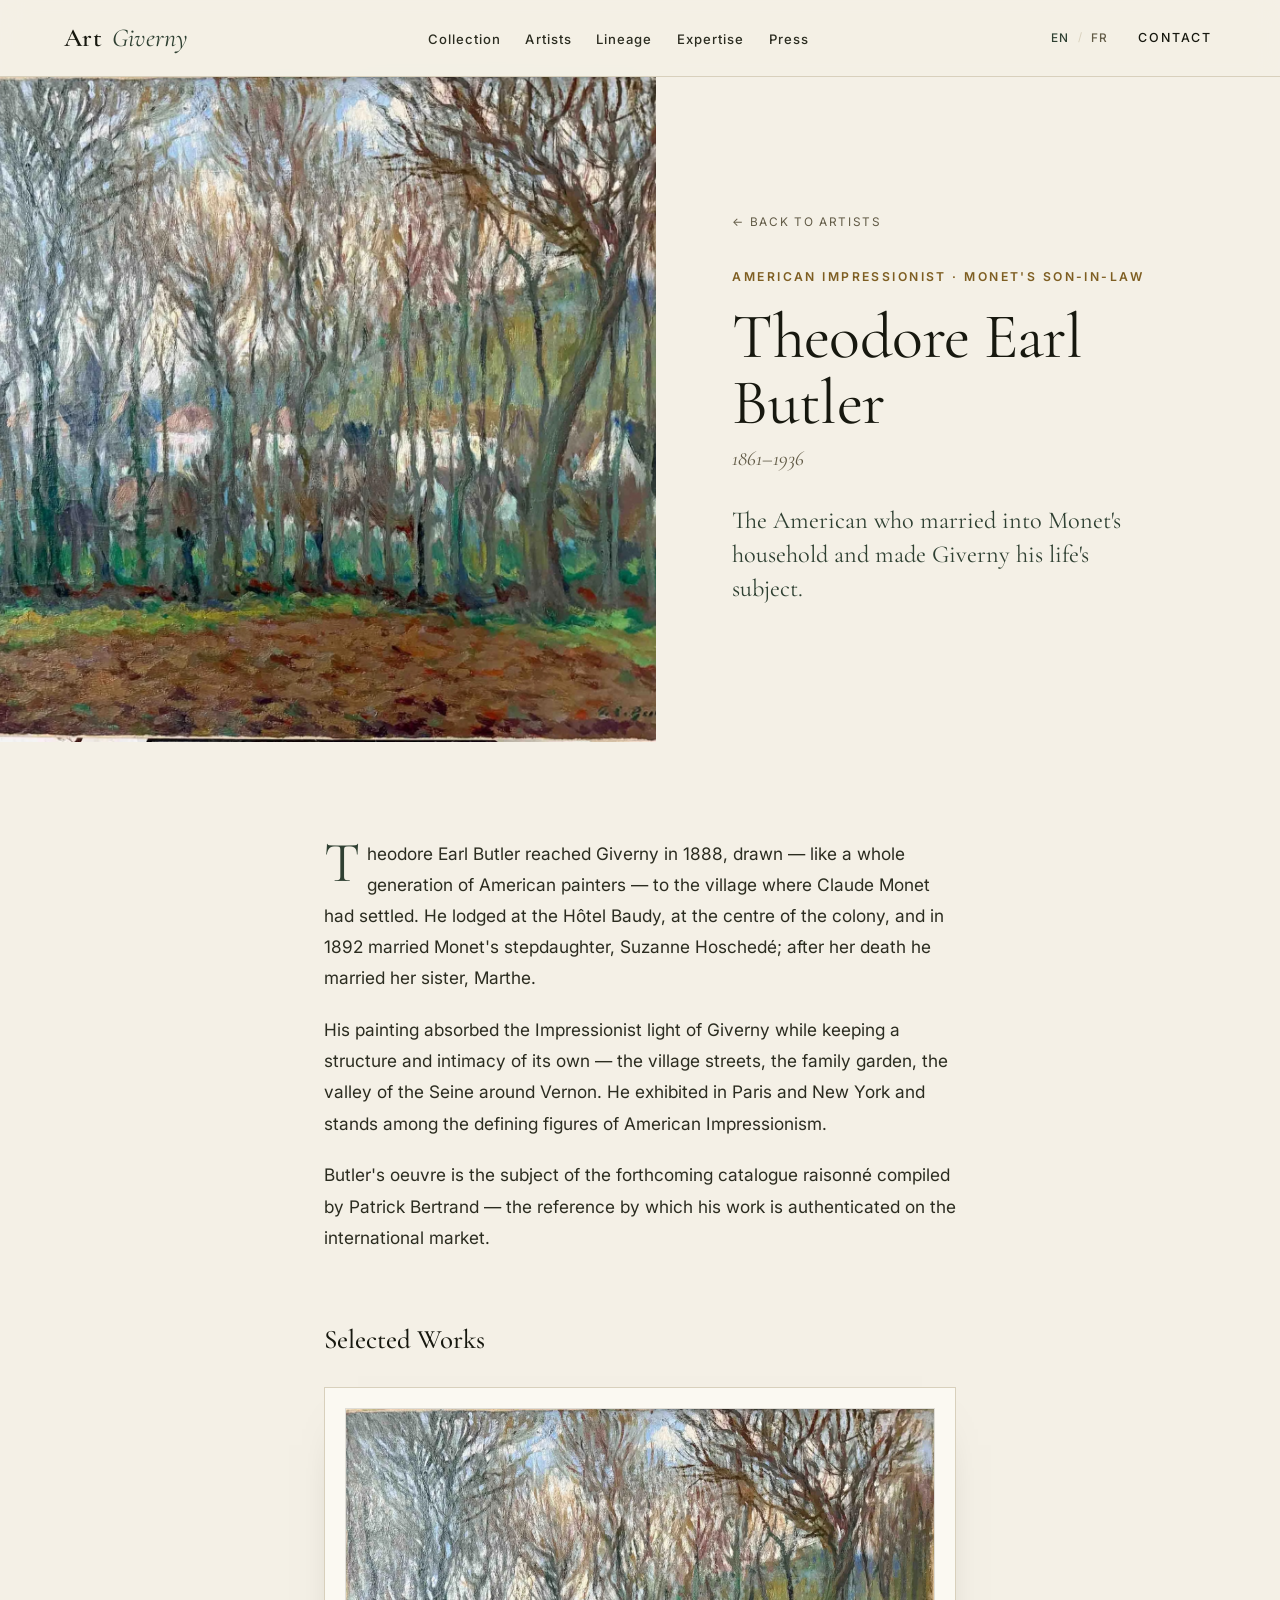
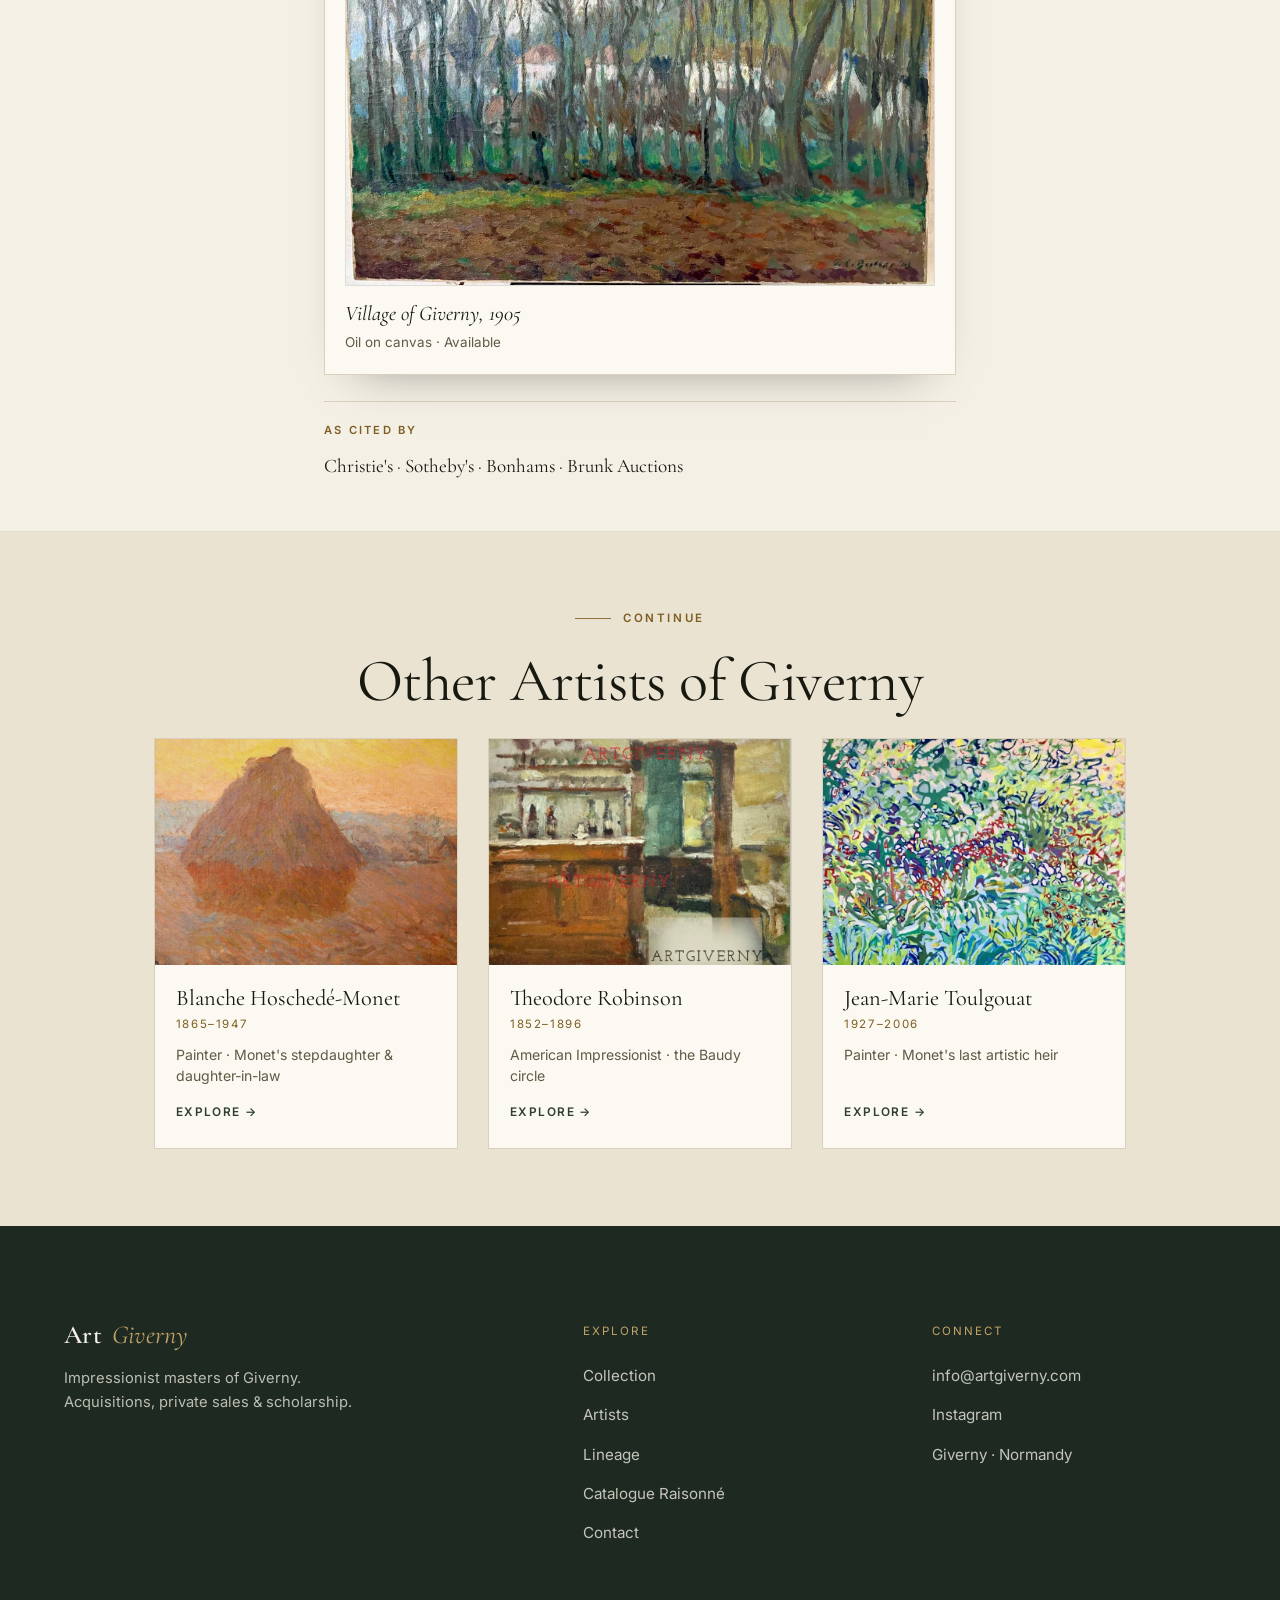
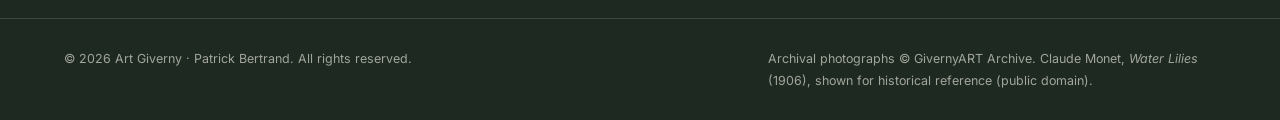
==== artist.html @ 826881af "Art Giverny — bilingual gallery website International gallery of the Impressionist painters of Giver" ====
<!DOCTYPE html>
<html lang="en">
<head>
  <meta charset="UTF-8" />
  <meta name="viewport" content="width=device-width, initial-scale=1.0" />
  <title>Artist — Art Giverny</title>
  <meta name="description" content="A painter of Giverny — biography and works, presented by Art Giverny, the gallery of Patrick Bertrand." />
  <meta name="theme-color" content="#2F4032" />
  <link rel="icon" type="image/svg+xml" href="assets/favicon.svg" />
  <link rel="manifest" href="site.webmanifest" />
  <link rel="preconnect" href="https://fonts.googleapis.com" />
  <link rel="preconnect" href="https://fonts.gstatic.com" crossorigin />
  <link href="https://fonts.googleapis.com/css2?family=Cormorant+Garamond:ital,wght@0,300;0,400;0,500;0,600;1,400;1,500;1,600&family=Inter:wght@300;400;500;600&display=swap" rel="stylesheet" />
  <link rel="stylesheet" href="assets/css/styles.css" />
</head>

<body>
  <a class="skip-link" href="#apMain" data-i18n="a11y.skip">Skip to the collection</a>

  <header class="site-header" id="siteHeader">
    <div class="header-inner">
      <a class="wordmark" href="index.html" aria-label="Art Giverny — home">
        <span class="wordmark-art">Art</span><span class="wordmark-sep"></span><span class="wordmark-giverny">Giverny</span>
      </a>
      <nav class="nav-primary" aria-label="Primary">
        <ul>
          <li><a href="index.html#collection" data-i18n="nav.collection">Collection</a></li>
          <li><a href="index.html#artists" data-i18n="nav.artists">Artists</a></li>
          <li><a href="index.html#lineage" data-i18n="nav.lineage">Lineage</a></li>
          <li><a href="index.html#expertise" data-i18n="nav.expertise">Expertise</a></li>
          <li><a href="index.html#press" data-i18n="nav.press">Press</a></li>
        </ul>
      </nav>
      <div class="header-right">
        <div class="lang-toggle" role="group" aria-label="Language / Langue">
          <button class="lang-btn is-active" data-lang="en" aria-pressed="true">EN</button>
          <span class="lang-sep" aria-hidden="true">/</span>
          <button class="lang-btn" data-lang="fr" aria-pressed="false">FR</button>
        </div>
        <a class="btn btn-ghost header-cta" href="index.html#contact" data-i18n="nav.contact">Contact</a>
      </div>
      <button class="menu-toggle" id="menuToggle" aria-label="Open menu" aria-expanded="false" aria-controls="mobileMenu">
        <span></span><span></span><span></span>
      </button>
    </div>
  </header>

  <div class="mobile-menu" id="mobileMenu" aria-hidden="true">
    <nav aria-label="Mobile">
      <ul>
        <li><a href="index.html#collection" data-i18n="nav.collection">Collection</a></li>
        <li><a href="index.html#artists" data-i18n="nav.artists">Artists</a></li>
        <li><a href="index.html#lineage" data-i18n="nav.lineage">Lineage</a></li>
        <li><a href="index.html#expertise" data-i18n="nav.expertise">Expertise</a></li>
        <li><a href="index.html#press" data-i18n="nav.press">Press</a></li>
        <li><a href="index.html#contact" data-i18n="nav.contact">Contact</a></li>
      </ul>
      <div class="lang-toggle lang-toggle--mobile" role="group" aria-label="Language / Langue">
        <button class="lang-btn is-active" data-lang="en" aria-pressed="true">English</button>
        <span class="lang-sep" aria-hidden="true">·</span>
        <button class="lang-btn" data-lang="fr" aria-pressed="false">Français</button>
      </div>
      <a class="btn btn-solid" href="index.html#contact" data-i18n="nav.inquire">Make an Inquiry</a>
    </nav>
  </div>

  <main class="ap" id="apMain" aria-live="polite"><!-- rendered by artist-page.js --></main>

  <footer class="site-footer">
    <div class="wrap footer-inner">
      <div class="footer-brand">
        <a class="wordmark wordmark--footer" href="index.html" aria-label="Art Giverny — home">
          <span class="wordmark-art">Art</span><span class="wordmark-sep"></span><span class="wordmark-giverny">Giverny</span>
        </a>
        <p class="footer-tag" data-i18n-html="footer.tag">Impressionist masters of Giverny.<br />Acquisitions, private sales &amp; scholarship.</p>
      </div>
      <nav class="footer-nav" aria-label="Footer">
        <p class="footer-nav-head" data-i18n="footer.explore">Explore</p>
        <ul>
          <li><a href="index.html#collection" data-i18n="nav.collection">Collection</a></li>
          <li><a href="index.html#artists" data-i18n="nav.artists">Artists</a></li>
          <li><a href="index.html#lineage" data-i18n="nav.lineage">Lineage</a></li>
          <li><a href="index.html#catalogue" data-i18n="nav.catalogue">Catalogue Raisonné</a></li>
          <li><a href="index.html#contact" data-i18n="nav.contact">Contact</a></li>
        </ul>
      </nav>
      <nav class="footer-nav" aria-label="Connect">
        <p class="footer-nav-head" data-i18n="footer.connect">Connect</p>
        <ul>
          <li><a href="mailto:info@artgiverny.com">info@artgiverny.com</a></li>
          <li><a href="https://www.instagram.com/artgiverny" target="_blank" rel="noopener">Instagram</a></li>
          <li><span data-i18n="footer.location">Giverny · Normandy</span></li>
        </ul>
      </nav>
    </div>
    <div class="wrap footer-base">
      <p>© <span id="year">2026</span> Art Giverny · Patrick Bertrand. <span data-i18n="footer.rights">All rights reserved.</span></p>
      <p class="footer-fine" data-i18n-html="footer.fine">Archival photographs © GivernyART Archive. Claude Monet, <em>Water Lilies</em> (1906), shown for historical reference (public domain).</p>
    </div>
  </footer>

  <a class="to-top" id="toTop" href="#top" aria-label="Back to top">↑</a>

  <script src="assets/js/i18n.js"></script>
  <script src="assets/js/artist-page.js"></script>
  <script src="assets/js/main.js"></script>
</body>
</html>
---- assets/css/styles.css ----
/* ============================================================
   ART GIVERNY — Fine-art gallery site
   Design system: "Gallery & Garden" — quiet-luxury Impressionist
   ============================================================ */

/* ---------- Tokens ---------- */
:root {
  --ink: #17180F;
  --ink-2: #2B2C20;
  --paper: #F4F0E6;
  --paper-card: #FBF9F2;
  --paper-2: #EAE3D2;
  --line: #D8D0BC;
  --line-soft: #E6DFCD;
  --muted: #615A46;
  --muted-2: #6E6750;
  --green: #2F4032;
  --green-deep: #1E2A21;
  --green-soft: #3C4F3F;
  --gilt: #A9854E;
  --gilt-2: #C2A368;
  --gilt-text: #7E5E22;

  --font-display: "Cormorant Garamond", Georgia, "Times New Roman", serif;
  --font-sans: "Inter", -apple-system, BlinkMacSystemFont, "Segoe UI", sans-serif;

  --wrap: 1280px;
  --pad-x: clamp(1.25rem, 5vw, 4.5rem);
  --section-y: clamp(5rem, 12vh, 10rem);

  --fs-eyebrow: 0.72rem;
  --fs-hero: clamp(2.8rem, 7vw, 6.1rem);
  --fs-h2: clamp(2.1rem, 4.7vw, 4rem);
  --fs-h3: clamp(1.3rem, 2.1vw, 1.7rem);
  --fs-lead: clamp(1.18rem, 1.9vw, 1.6rem);

  --ease: cubic-bezier(.2, .7, .2, 1);
  --header-h: 76px;
}

/* ---------- Reset ---------- */
*, *::before, *::after { box-sizing: border-box; }
* { margin: 0; }
html { -webkit-text-size-adjust: 100%; scroll-behavior: smooth; scroll-padding-top: var(--header-h); }
body {
  font-family: var(--font-sans);
  font-weight: 400;
  font-size: 1.02rem;
  line-height: 1.72;
  color: var(--ink);
  background: var(--paper);
  -webkit-font-smoothing: antialiased;
  text-rendering: optimizeLegibility;
  overflow-x: hidden;
}
img { max-width: 100%; display: block; }
a { color: inherit; text-decoration: none; }
button { font: inherit; color: inherit; cursor: pointer; background: none; border: none; }
ul, ol { list-style: none; padding: 0; }
::selection { background: var(--green); color: var(--paper); }

/* ---------- Helpers ---------- */
.wrap { max-width: var(--wrap); margin-inline: auto; padding-inline: var(--pad-x); width: 100%; }

.eyebrow {
  font-family: var(--font-sans);
  font-size: var(--fs-eyebrow);
  font-weight: 600;
  letter-spacing: 0.22em;
  text-transform: uppercase;
  color: var(--gilt-text);
  margin-bottom: 1.3rem;
  display: flex;
  align-items: center;
  gap: 0.8rem;
}
.eyebrow::before {
  content: "";
  width: 2.2rem;
  height: 1px;
  background: var(--gilt-text);
  opacity: 0.85;
}
.eyebrow-light { color: var(--gilt-2); }
.eyebrow-light::before { background: var(--gilt-2); opacity: 0.85; }

.section-title {
  font-family: var(--font-display);
  font-weight: 400;
  font-size: var(--fs-h2);
  line-height: 1.04;
  letter-spacing: -0.01em;
}
.section-head { max-width: 44ch; margin-bottom: clamp(2.5rem, 5vw, 4.5rem); }
.section-head--center { margin-inline: auto; text-align: center; }
.section-head--center .eyebrow { justify-content: center; }
.section-intro { margin-top: 1.4rem; color: var(--muted); font-size: 1.06rem; max-width: 52ch; }
.section-head--center .section-intro { margin-inline: auto; }

em { font-style: italic; }
strong { font-weight: 600; }

/* Grain overlay */
.grain {
  position: absolute; inset: 0; pointer-events: none; z-index: 2;
  opacity: 0.5; mix-blend-mode: overlay;
  background-image: url("data:image/svg+xml,%3Csvg xmlns='http://www.w3.org/2000/svg' width='160' height='160'%3E%3Cfilter id='n'%3E%3CfeTurbulence type='fractalNoise' baseFrequency='0.85' numOctaves='3' stitchTiles='stitch'/%3E%3C/filter%3E%3Crect width='100%25' height='100%25' filter='url(%23n)' opacity='0.42'/%3E%3C/svg%3E");
}

/* ---------- Buttons ---------- */
.btn {
  display: inline-flex; align-items: center; justify-content: center;
  font-family: var(--font-sans); font-size: 0.78rem; font-weight: 500;
  letter-spacing: 0.16em; text-transform: uppercase;
  padding: 1.05em 2.1em; border: 1px solid transparent; border-radius: 2px;
  transition: background .4s var(--ease), color .4s var(--ease), border-color .4s var(--ease), transform .4s var(--ease);
  cursor: pointer; white-space: nowrap;
}
.btn-solid { background: var(--green); color: var(--paper); }
.btn-solid:hover { background: var(--green-deep); transform: translateY(-2px); }
.btn-line { border-color: var(--green); color: var(--green); }
.btn-line:hover { background: var(--green); color: var(--paper); }
.btn-line-light { border-color: rgba(244,240,230,.55); color: var(--paper); }
.btn-line-light:hover { background: var(--paper); color: var(--ink); border-color: var(--paper); }
.btn-ghost { color: var(--ink); border-color: transparent; padding-inline: 0.2em; position: relative; }
.btn-ghost::after { content: ""; position: absolute; left: 0; bottom: .55em; width: 100%; height: 1px; background: currentColor; transform: scaleX(.0); transform-origin: left; transition: transform .4s var(--ease); }
.btn-ghost:hover::after { transform: scaleX(1); }
.btn-block { width: 100%; }

.link-underline { color: var(--green); font-weight: 500; border-bottom: 1px solid var(--gilt); padding-bottom: 1px; transition: color .3s; }
.link-underline:hover { color: var(--gilt); }

/* ---------- Skip link ---------- */
.skip-link {
  position: fixed; top: -100px; left: 1rem; z-index: 1000;
  background: var(--green); color: var(--paper); padding: .7rem 1.2rem; border-radius: 3px;
  transition: top .3s;
}
.skip-link:focus { top: 1rem; }

/* ---------- Header ---------- */
.site-header {
  position: fixed; top: 0; left: 0; right: 0; z-index: 100;
  transition: background .5s var(--ease), box-shadow .5s var(--ease), border-color .5s;
  border-bottom: 1px solid transparent;
}
.header-inner {
  max-width: 1480px; margin-inline: auto; padding: 0 var(--pad-x);
  height: var(--header-h);
  display: flex; align-items: center; justify-content: space-between; gap: 2rem;
}
.site-header.scrolled {
  background: rgba(244,240,230,.86);
  backdrop-filter: blur(14px) saturate(1.3);
  -webkit-backdrop-filter: blur(14px) saturate(1.3);
  border-bottom-color: var(--line);
}

/* Wordmark */
.wordmark {
  font-family: var(--font-display);
  display: inline-flex; align-items: baseline; gap: .1em;
  line-height: 1; color: var(--paper);
  transition: color .5s var(--ease);
}
.wordmark-art { font-size: 1.62rem; font-weight: 600; letter-spacing: .01em; }
.wordmark-giverny { font-size: 1.62rem; font-weight: 400; font-style: italic; letter-spacing: .01em; }
.wordmark-sep { width: .42rem; }
.site-header.scrolled .wordmark { color: var(--ink); }
.site-header.scrolled .wordmark-giverny { color: var(--green); }

/* Nav */
.nav-primary ul { display: flex; gap: clamp(0.95rem, 1.9vw, 2.1rem); }
.nav-primary a {
  font-size: 0.82rem; font-weight: 500; letter-spacing: 0.08em;
  color: var(--paper); position: relative; padding: .4rem 0;
  transition: color .4s var(--ease);
}
.nav-primary a::after {
  content: ""; position: absolute; left: 0; bottom: 0; width: 100%; height: 1px;
  background: var(--gilt-2); transform: scaleX(0); transform-origin: left;
  transition: transform .4s var(--ease);
}
.nav-primary a:hover::after, .nav-primary a.active::after { transform: scaleX(1); }
.site-header.scrolled .nav-primary a { color: var(--ink-2); }
.header-cta { color: var(--paper); }
.site-header.scrolled .header-cta { color: var(--ink); }

.menu-toggle { display: none; width: 30px; height: 22px; position: relative; }
.menu-toggle span {
  position: absolute; left: 0; height: 1.5px; width: 100%; background: var(--paper);
  transition: transform .4s var(--ease), opacity .3s, background .5s;
}
.menu-toggle span:nth-child(1) { top: 2px; }
.menu-toggle span:nth-child(2) { top: 10px; }
.menu-toggle span:nth-child(3) { top: 18px; }
.site-header.scrolled .menu-toggle span { background: var(--ink); }
body.menu-open .menu-toggle span { background: var(--paper); }
body.menu-open .menu-toggle span:nth-child(1) { transform: translateY(8px) rotate(45deg); }
body.menu-open .menu-toggle span:nth-child(2) { opacity: 0; }
body.menu-open .menu-toggle span:nth-child(3) { transform: translateY(-8px) rotate(-45deg); }

/* Mobile menu */
.mobile-menu {
  position: fixed; inset: 0; z-index: 90; background: var(--green-deep);
  display: flex; align-items: center; justify-content: center;
  opacity: 0; visibility: hidden; transition: opacity .5s var(--ease), visibility .5s;
}
.mobile-menu .grain { opacity: .25; }
body.menu-open .mobile-menu { opacity: 1; visibility: visible; }
.mobile-menu nav { text-align: center; }
.mobile-menu ul { display: flex; flex-direction: column; gap: 1.4rem; margin-bottom: 2.6rem; }
.mobile-menu a {
  font-family: var(--font-display); font-size: clamp(1.9rem, 8vw, 2.8rem);
  color: var(--paper); font-weight: 400; opacity: 0; transform: translateY(14px);
}
body.menu-open .mobile-menu a { opacity: 1; transform: none; transition: opacity .5s var(--ease), transform .5s var(--ease); }
body.menu-open .mobile-menu li:nth-child(1) a { transition-delay: .1s; }
body.menu-open .mobile-menu li:nth-child(2) a { transition-delay: .16s; }
body.menu-open .mobile-menu li:nth-child(3) a { transition-delay: .22s; }
body.menu-open .mobile-menu li:nth-child(4) a { transition-delay: .28s; }
body.menu-open .mobile-menu li:nth-child(5) a { transition-delay: .34s; }
body.menu-open .mobile-menu li:nth-child(6) a { transition-delay: .40s; }
.mobile-menu a:hover { color: var(--gilt-2); }

/* ---------- Hero ---------- */
.hero {
  position: relative; min-height: 100svh; min-height: 100vh;
  display: flex; align-items: flex-end;
  padding: var(--header-h) var(--pad-x) clamp(3rem, 7vh, 6rem);
  overflow: hidden; color: var(--paper);
}
.hero-media { position: absolute; inset: 0; z-index: 0; }
.hero-media img {
  width: 100%; height: 100%; object-fit: cover; object-position: center 42%;
  animation: kenburns 26s ease-out forwards;
}
@keyframes kenburns {
  from { transform: scale(1.08); }
  to { transform: scale(1.0); }
}
.hero-scrim {
  position: absolute; inset: 0; z-index: 1;
  background:
    linear-gradient(to top, rgba(20,23,15,.78) 0%, rgba(20,23,15,.30) 38%, rgba(20,23,15,.05) 62%, rgba(20,23,15,.18) 100%),
    linear-gradient(to right, rgba(20,23,15,.55) 0%, rgba(20,23,15,.10) 48%, rgba(20,23,15,0) 80%);
}
.hero-content { position: relative; z-index: 3; max-width: 60ch; }
.hero .eyebrow-light, .hero-lede { text-shadow: 0 1px 18px rgba(16,18,12,.55); }
.hero-title {
  font-family: var(--font-display); font-weight: 400; font-size: var(--fs-hero);
  line-height: 1.0; letter-spacing: -0.015em; margin: 0 0 1.6rem;
  text-shadow: 0 2px 30px rgba(0,0,0,.25);
}
.hero-title em { font-style: italic; color: var(--gilt-2); }
.hero-lede {
  font-size: var(--fs-lead); font-weight: 300; line-height: 1.55;
  color: rgba(244,240,230,.92); max-width: 46ch; margin-bottom: 2.4rem;
  font-family: var(--font-display);
}
.hero-actions { display: flex; gap: 1rem; flex-wrap: wrap; }

.hero-credit {
  position: absolute; right: var(--pad-x); bottom: clamp(3rem, 7vh, 6rem); z-index: 3;
  font-size: 0.74rem; letter-spacing: 0.08em; color: rgba(247,244,236,.96);
  text-align: right; display: flex; align-items: center; gap: .8rem;
  text-transform: uppercase; text-shadow: 0 1px 14px rgba(16,18,12,.78);
}
.hero-credit em { text-transform: none; font-size: .92rem; }
.hero-credit-rule { width: 2.4rem; height: 1px; background: rgba(244,240,230,.5); }

.scroll-cue { position: absolute; left: 50%; bottom: 1.6rem; z-index: 3; transform: translateX(-50%); }
.scroll-cue-line { display: block; width: 1px; height: 46px; background: rgba(244,240,230,.6); position: relative; overflow: hidden; }
.scroll-cue-line::after { content: ""; position: absolute; top: -50%; left: 0; width: 100%; height: 50%; background: var(--gilt-2); animation: scrolldown 2.2s var(--ease) infinite; }
@keyframes scrolldown { 0% { top: -50%; } 60%,100% { top: 100%; } }

/* ---------- Statement ---------- */
.statement { padding-block: var(--section-y); background: var(--paper); }
.statement .wrap { max-width: 1050px; text-align: center; }
.statement-lead {
  font-family: var(--font-display); font-weight: 300;
  font-size: clamp(1.7rem, 3.6vw, 3rem); line-height: 1.28; letter-spacing: -0.01em;
  color: var(--ink); margin-inline: auto; max-width: 24ch; max-width: 30ch;
}
.statement-lead em { color: var(--green); font-style: italic; }
.statement-meta {
  display: flex; justify-content: center; flex-wrap: wrap;
  gap: clamp(2rem, 6vw, 5.5rem); margin-top: clamp(3rem, 6vw, 5rem);
  padding-top: clamp(2.4rem, 5vw, 4rem); border-top: 1px solid var(--line);
}
.stat { display: flex; flex-direction: column; gap: .5rem; }
.stat-num { font-family: var(--font-display); font-size: clamp(2.6rem, 5vw, 3.8rem); font-weight: 500; color: var(--green); line-height: 1; }
.stat-mark { font-size: .42em; color: var(--gilt-text); margin-left: .15em; font-style: italic; }
.stat-label { font-size: .76rem; letter-spacing: .12em; text-transform: uppercase; color: var(--muted); }

/* ---------- Collection ---------- */
.collection { padding-block: var(--section-y); background: linear-gradient(180deg, var(--paper) 0%, var(--paper-2) 100%); }
.gallery-grid {
  display: grid; grid-template-columns: repeat(12, 1fr);
  gap: clamp(1.5rem, 3vw, 3rem); align-items: start;
}
.work { grid-column: span 6; cursor: pointer; }
.work--feature { grid-column: span 7; }
.work:nth-child(2) { grid-column: span 5; }
.work:nth-child(3) { grid-column: span 5; }
.work--wide { grid-column: span 7; }

.work-frame {
  position: relative; background: var(--paper-card);
  padding: clamp(0.85rem, 2vw, 1.7rem);
  border: 1px solid var(--line);
  box-shadow: 0 1px 2px rgba(20,23,15,.05), 0 26px 50px -34px rgba(20,23,15,.55);
  transition: transform .55s var(--ease), box-shadow .55s var(--ease);
}
.work-frame img { width: 100%; height: auto; border: 1px solid rgba(20,23,15,.14); }
.work-zoom {
  position: absolute; left: 50%; top: 50%; transform: translate(-50%, -42%);
  background: rgba(30,42,33,.92); color: var(--paper);
  font-size: .68rem; letter-spacing: .2em; text-transform: uppercase;
  padding: .85em 1.6em; border-radius: 2px;
  opacity: 0; transition: opacity .5s var(--ease), transform .5s var(--ease);
  pointer-events: none; backdrop-filter: blur(2px);
}
.work:hover .work-frame, .work:focus-visible .work-frame {
  transform: translateY(-8px);
  box-shadow: 0 2px 4px rgba(20,23,15,.06), 0 40px 70px -36px rgba(20,23,15,.7);
}
.work:hover .work-zoom, .work:focus-visible .work-zoom { opacity: 1; transform: translate(-50%, -50%); }
.work:focus { outline: none; }
.work:focus-visible { outline: 2px solid var(--gilt); outline-offset: 6px; }

.work-caption { display: flex; flex-direction: column; gap: .25rem; margin-top: 1.4rem; padding-left: .2rem; }
.work-artist { font-size: .74rem; letter-spacing: .16em; text-transform: uppercase; color: var(--muted); }
.work-title { font-family: var(--font-display); font-size: 1.5rem; line-height: 1.15; color: var(--ink); }
.work-meta { font-size: .82rem; color: var(--muted-2); letter-spacing: .02em; }

.collection-note { margin-top: clamp(2.5rem, 5vw, 4rem); text-align: center; color: var(--muted); font-size: 1.02rem; }

/* ---------- Lineage ---------- */
.lineage { background: var(--paper-2); padding-bottom: var(--section-y); }
.lineage-divider { position: relative; height: clamp(46vh, 60vh, 70vh); overflow: hidden; }
.lineage-divider img { width: 100%; height: 100%; object-fit: cover; object-position: center 60%; }
.lineage-divider-scrim { position: absolute; inset: 0; background: linear-gradient(180deg, rgba(30,42,33,.15) 0%, rgba(30,42,33,.05) 50%, rgba(234,227,210,.85) 100%); }
.divider-credit {
  position: absolute; bottom: 1.4rem; left: 50%; transform: translateX(-50%);
  font-size: .72rem; letter-spacing: .14em; text-transform: uppercase; color: var(--ink-2);
  background: rgba(251,249,242,.7); padding: .5em 1.2em; border-radius: 2px; backdrop-filter: blur(3px);
  white-space: nowrap;
}
.divider-credit em { text-transform: none; font-size: 1.02em; }
.lineage .section-head { padding-top: clamp(4rem, 8vw, 7rem); }

/* Timeline */
.timeline {
  max-width: 760px; margin-inline: auto; position: relative;
  padding-left: clamp(1.5rem, 4vw, 2.5rem);
}
.timeline::before { content: ""; position: absolute; left: 0; top: .6rem; bottom: .6rem; width: 1px; background: var(--line); }
.timeline-item { position: relative; padding-bottom: clamp(2.4rem, 4vw, 3.4rem); padding-left: clamp(1.6rem, 4vw, 3rem); }
.timeline-item:last-child { padding-bottom: 0; }
.timeline-item::before {
  content: ""; position: absolute; left: calc(-1 * clamp(1.5rem, 4vw, 2.5rem) - 4px); top: .55rem;
  width: 9px; height: 9px; border-radius: 50%; background: var(--paper-2);
  border: 1.5px solid var(--gilt);
}
.timeline-year { font-family: var(--font-display); font-size: 1.5rem; font-weight: 500; color: var(--green); display: block; margin-bottom: .35rem; letter-spacing: .01em; }
.timeline-body h3 { font-family: var(--font-display); font-size: var(--fs-h3); font-weight: 500; margin-bottom: .5rem; line-height: 1.2; }
.timeline-body p { color: var(--muted); max-width: 54ch; }

/* Archive pair */
.archive-pair {
  display: grid; grid-template-columns: 1fr 1fr; gap: clamp(1.5rem, 3vw, 2.6rem);
  max-width: 980px; margin: clamp(3.5rem, 7vw, 6rem) auto 0;
}
.archive figure, figure.archive { margin: 0; }
.archive img { width: 100%; height: auto; filter: grayscale(.1) sepia(.08); border: 1px solid var(--line); box-shadow: 0 24px 44px -32px rgba(20,23,15,.6); }
.archive figcaption { margin-top: 1rem; font-size: .86rem; color: var(--muted); line-height: 1.5; font-style: italic; }
.archive-cred { font-style: normal; font-size: .74rem; letter-spacing: .1em; text-transform: uppercase; color: var(--muted-2); }

/* ---------- Expertise ---------- */
.expertise { padding-block: var(--section-y); background: var(--paper); }
.expertise-grid { display: grid; grid-template-columns: 1fr 1fr; gap: clamp(2.5rem, 6vw, 6rem); align-items: center; }
.expertise-media { position: relative; }
.expertise-media img { width: 100%; height: auto; border: 1px solid var(--line); box-shadow: 0 30px 60px -36px rgba(20,23,15,.6); }
.expertise-media-cap { margin-top: 1rem; font-size: .82rem; color: var(--muted); font-style: italic; letter-spacing: .01em; }
.expertise-text .section-title { margin-bottom: 1.6rem; }
.expertise-text p { color: var(--ink-2); margin-bottom: 1.2rem; max-width: 50ch; }

.pull-quote { margin: 2.2rem 0; padding-left: 1.6rem; border-left: 2px solid var(--gilt); }
.pull-quote p { font-family: var(--font-display); font-style: italic; font-size: clamp(1.4rem, 2.4vw, 1.9rem); line-height: 1.35; color: var(--green); margin-bottom: .7rem; }
.pull-quote cite { font-style: normal; font-size: .76rem; letter-spacing: .14em; text-transform: uppercase; color: var(--muted); }

.services { margin-top: 2.4rem; border-top: 1px solid var(--line); }
.services li {
  display: flex; align-items: baseline; gap: 1.1rem;
  padding: 1.05rem 0; border-bottom: 1px solid var(--line);
  font-size: 1.04rem; color: var(--ink); transition: padding-left .4s var(--ease), color .4s;
}
.services li span { font-family: var(--font-display); font-size: 1.05rem; color: var(--gilt-text); font-style: italic; min-width: 1.5rem; }
.services li em { color: var(--muted); font-size: .92rem; }
.services li:hover { padding-left: .6rem; color: var(--green); }

/* ---------- Catalogue Raisonné ---------- */
.catalogue { padding-block: var(--section-y); background: var(--paper-2); border-top: 1px solid var(--line-soft); }
.catalogue-feature {
  display: grid; grid-template-columns: 0.82fr 1fr; gap: clamp(2rem, 5vw, 4.5rem);
  align-items: center; max-width: 1060px; margin: 0 auto;
}
.catalogue-media { margin: 0; }
.catalogue-media .work-frame { box-shadow: 0 1px 2px rgba(20,23,15,.05), 0 30px 60px -38px rgba(20,23,15,.6); }
.catalogue-media .work-frame img { width: 100%; height: auto; border: 1px solid rgba(20,23,15,.14); }
.catalogue-media figcaption { margin-top: 1rem; font-size: .76rem; letter-spacing: .14em; text-transform: uppercase; color: var(--muted); }
.catalogue-media figcaption em { text-transform: none; font-size: 1.08em; }

.authority-quote { margin: 0 0 1.6rem; }
.authority-quote p {
  font-family: var(--font-display); font-style: italic;
  font-size: clamp(1.5rem, 2.7vw, 2.15rem); line-height: 1.3; color: var(--green);
  padding-left: 1.4rem; border-left: 2px solid var(--gilt);
}
.catalogue-claim > p.catalogue-note { color: var(--ink-2); margin-bottom: 2rem; max-width: 46ch; }
.cited-by { border-top: 1px solid var(--line); padding-top: 1.5rem; }
.cited-label { display: block; font-size: .7rem; font-weight: 600; letter-spacing: .2em; text-transform: uppercase; color: var(--gilt-text); margin-bottom: .8rem; }
.cited-by ul { display: flex; flex-wrap: wrap; gap: .6rem 2.2rem; align-items: baseline; }
.cited-by li { font-family: var(--font-display); font-size: 1.4rem; color: var(--ink); letter-spacing: .01em; position: relative; }
.cited-by li:not(:last-child)::after { content: "·"; position: absolute; right: -1.25rem; color: var(--gilt-text); }

.catalogue-works { max-width: 1060px; margin: clamp(3.5rem, 7vw, 5.5rem) auto 0; }
.catalogue-works-title { font-family: var(--font-display); font-size: var(--fs-h3); font-weight: 500; margin-bottom: 1.6rem; text-align: center; }
.cat-list { columns: 2; column-gap: clamp(2rem, 5vw, 4rem); border-top: 1px solid var(--line); }
.cat-list li {
  break-inside: avoid; display: flex; justify-content: space-between; align-items: baseline; gap: 1rem;
  padding: .95rem 0; border-bottom: 1px solid var(--line);
  transition: padding-left .35s var(--ease), color .35s var(--ease);
}
.cat-list li:hover { padding-left: .55rem; }
.cat-list li:hover .cat-title { color: var(--green); }
.cat-title { font-family: var(--font-display); font-size: 1.22rem; font-style: italic; color: var(--ink); line-height: 1.25; transition: color .35s var(--ease); }
.cat-year { font-size: .76rem; font-weight: 500; letter-spacing: .08em; color: var(--gilt-text); white-space: nowrap; }
.cat-disclaimer { margin-top: 2rem; font-size: .9rem; color: var(--muted); text-align: center; max-width: 64ch; margin-inline: auto; }

/* ---------- Giverny ---------- */
.giverny {
  position: relative; padding-block: clamp(6rem, 14vh, 11rem);
  background: var(--green-deep); color: var(--paper); overflow: hidden; text-align: center;
}
.giverny::before {
  content: ""; position: absolute; inset: 0;
  background: radial-gradient(120% 100% at 50% 0%, rgba(60,79,63,.7) 0%, rgba(30,42,33,0) 60%);
}
.giverny-inner { position: relative; z-index: 3; max-width: 760px; }
.giverny-title { font-family: var(--font-display); font-weight: 400; font-size: var(--fs-h2); line-height: 1.05; margin: .5rem 0 1.6rem; }
.giverny-lede { font-family: var(--font-display); font-weight: 300; font-size: var(--fs-lead); line-height: 1.55; color: rgba(244,240,230,.85); margin: 0 auto 2.4rem; max-width: 50ch; }

/* ---------- Contact ---------- */
.contact { padding-block: var(--section-y); background: var(--paper); }
.contact-grid { display: grid; grid-template-columns: 1fr 1fr; gap: clamp(2.5rem, 6vw, 6rem); align-items: start; }
.contact-intro .section-title { margin-bottom: 1.4rem; }
.contact-intro p { color: var(--muted); max-width: 42ch; }
.contact-details { margin-top: 2.6rem; border-top: 1px solid var(--line); }
.contact-details li { display: flex; flex-direction: column; gap: .2rem; padding: 1.1rem 0; border-bottom: 1px solid var(--line); }
.contact-label { font-size: .72rem; letter-spacing: .18em; text-transform: uppercase; color: var(--gilt-text); }
.contact-details a, .contact-details span { font-family: var(--font-display); font-size: 1.3rem; color: var(--ink); }
.contact-details a:hover { color: var(--green); }

.contact-form { background: var(--paper-card); padding: clamp(1.8rem, 4vw, 3rem); border: 1px solid var(--line); border-radius: 3px; box-shadow: 0 30px 60px -40px rgba(20,23,15,.5); }
.field { margin-bottom: 1.4rem; }
.field label { display: block; font-size: .72rem; letter-spacing: .16em; text-transform: uppercase; color: var(--muted); margin-bottom: .55rem; }
.field input, .field textarea, .field select {
  width: 100%; font-family: var(--font-sans); font-size: 1rem; color: var(--ink);
  background: var(--paper); border: 1px solid var(--line); border-radius: 2px;
  padding: .85rem 1rem; transition: border-color .3s, box-shadow .3s;
}
.field textarea { resize: vertical; min-height: 110px; }
.field input:focus, .field textarea:focus, .field select:focus {
  outline: none; border-color: var(--green); box-shadow: 0 0 0 3px rgba(47,64,50,.1);
}
.select-wrap { position: relative; }
.select-wrap::after { content: ""; position: absolute; right: 1.1rem; top: 50%; width: 7px; height: 7px; border-right: 1.5px solid var(--muted); border-bottom: 1.5px solid var(--muted); transform: translateY(-65%) rotate(45deg); pointer-events: none; }
.field select { appearance: none; -webkit-appearance: none; cursor: pointer; }
.form-note { margin-top: 1rem; font-size: .9rem; color: var(--green); min-height: 1.2em; }
.form-note.error { color: #9a3b2e; }

/* ---------- Footer ---------- */
.site-footer { background: var(--green-deep); color: rgba(244,240,230,.8); padding-top: clamp(4rem, 8vw, 6rem); }
.footer-inner { display: grid; grid-template-columns: 1.6fr 1fr 1fr; gap: clamp(2rem, 5vw, 4rem); padding-bottom: clamp(3rem, 6vw, 4.5rem); }
.wordmark--footer { color: var(--paper); margin-bottom: 1.2rem; }
.wordmark--footer .wordmark-giverny { color: var(--gilt-2); }
.footer-tag { font-size: .92rem; line-height: 1.6; color: rgba(244,240,230,.74); max-width: 32ch; }
.footer-nav-head { font-size: .72rem; letter-spacing: .18em; text-transform: uppercase; color: var(--gilt-2); margin-bottom: 1.2rem; }
.footer-nav ul { display: flex; flex-direction: column; gap: .7rem; }
.footer-nav a, .footer-nav span { font-size: .95rem; color: rgba(244,240,230,.78); transition: color .3s; }
.footer-nav a:hover { color: var(--paper); }
.footer-base {
  border-top: 1px solid rgba(244,240,230,.14); padding-block: 1.8rem;
  display: flex; justify-content: space-between; gap: 1rem; flex-wrap: wrap;
  font-size: .78rem; color: rgba(244,240,230,.62);
}
.footer-fine { max-width: 56ch; }

/* ---------- Lightbox ---------- */
.lightbox {
  position: fixed; inset: 0; z-index: 200; display: flex; align-items: center; justify-content: center;
  background: rgba(16,18,12,.94); padding: clamp(1rem, 4vw, 3rem);
  opacity: 0; visibility: hidden; transition: opacity .5s var(--ease), visibility .5s;
  backdrop-filter: blur(6px);
}
.lightbox.open { opacity: 1; visibility: visible; }
.lightbox-stage { max-width: 1180px; width: 100%; max-height: 90vh; }
.lightbox-figure { display: grid; grid-template-columns: 1.55fr 1fr; gap: clamp(1.5rem, 3vw, 3rem); align-items: center; margin: 0; }
.lightbox-img-wrap { background: var(--paper-card); padding: clamp(.8rem, 1.5vw, 1.4rem); border: 1px solid rgba(244,240,230,.2); box-shadow: 0 40px 90px -30px rgba(0,0,0,.7); }
.lightbox-img-wrap img { width: 100%; height: auto; max-height: 78vh; object-fit: contain; border: 1px solid rgba(20,23,15,.15); }
.lightbox-info { color: var(--paper); transform: translateY(12px); opacity: 0; transition: opacity .6s var(--ease) .15s, transform .6s var(--ease) .15s; }
.lightbox.open .lightbox-info { opacity: 1; transform: none; }
.lb-artist { font-size: .76rem; letter-spacing: .18em; text-transform: uppercase; color: var(--gilt-2); margin-bottom: 1rem; }
.lb-title { font-family: var(--font-display); font-style: italic; font-weight: 400; font-size: clamp(1.9rem, 3vw, 2.8rem); line-height: 1.1; margin-bottom: .9rem; }
.lb-meta { font-size: .95rem; color: rgba(244,240,230,.7); letter-spacing: .04em; margin-bottom: 1.4rem; padding-bottom: 1.4rem; border-bottom: 1px solid rgba(244,240,230,.18); }
.lb-detail { font-size: 1rem; line-height: 1.7; color: rgba(244,240,230,.85); margin-bottom: 1.4rem; max-width: 42ch; }
.lb-status { font-size: .78rem; letter-spacing: .14em; text-transform: uppercase; color: var(--gilt-2); margin-bottom: 1.8rem; }
.lb-inquire { border-color: rgba(244,240,230,.5); color: var(--paper); }
.lb-inquire:hover { background: var(--paper); color: var(--ink); border-color: var(--paper); }

.lightbox-close { position: absolute; top: 1.4rem; right: 1.8rem; font-size: 2.4rem; color: rgba(244,240,230,.7); line-height: 1; width: 48px; height: 48px; transition: color .3s, transform .3s; }
.lightbox-close:hover { color: var(--paper); transform: rotate(90deg); }
.lightbox-nav { position: absolute; top: 50%; transform: translateY(-50%); font-size: 3rem; color: rgba(244,240,230,.55); width: 60px; height: 80px; transition: color .3s; }
.lightbox-nav:hover { color: var(--paper); }
.lightbox-prev { left: clamp(.5rem, 2vw, 2rem); }
.lightbox-next { right: clamp(.5rem, 2vw, 2rem); }

/* ---------- Scroll progress ---------- */
.scroll-progress { position: fixed; top: 0; left: 0; height: 2px; width: 0%; background: linear-gradient(90deg, var(--gilt), var(--gilt-2)); z-index: 101; transition: width .1s linear; }

/* ---------- Reveal animations ---------- */
.js .reveal { opacity: 0; transform: translateY(28px); transition: opacity 1s var(--ease), transform 1s var(--ease); }
.js .reveal.is-visible { opacity: 1; transform: none; }
.js .reveal-media { opacity: 0; transform: scale(1.04); transition: opacity 1.2s var(--ease), transform 1.4s var(--ease); }
.js .reveal-media.is-visible { opacity: 1; transform: none; }
/* stagger children with .reveal inside hero/section heads via data-delay handled in JS */

/* ---------- Responsive ---------- */
@media (max-width: 1080px) {
  .work, .work--feature, .work--wide, .work:nth-child(2), .work:nth-child(3) { grid-column: span 6; }
}
@media (max-width: 880px) {
  :root { --header-h: 66px; }
  .nav-primary, .header-right { display: none; }
  .menu-toggle { display: block; }
  .expertise-grid, .contact-grid, .catalogue-feature { grid-template-columns: 1fr; }
  .expertise-media { order: 2; }
  .catalogue-media { max-width: 440px; margin-inline: auto; }
  .cat-list { columns: 1; }
  .lightbox-figure { grid-template-columns: 1fr; overflow-y: auto; max-height: 86vh; }
  .lightbox-img-wrap img { max-height: 50vh; }
  .lightbox-nav { display: none; }
  .footer-inner { grid-template-columns: 1fr 1fr; }
  .footer-brand { grid-column: 1 / -1; }
  .hero-credit { display: none; }
}
@media (max-width: 620px) {
  .gallery-grid { grid-template-columns: 1fr; }
  .work, .work--feature, .work--wide, .work:nth-child(2), .work:nth-child(3) { grid-column: 1 / -1; }
  .archive-pair { grid-template-columns: 1fr; }
  .statement-meta { gap: 2rem 3rem; }
  .footer-inner { grid-template-columns: 1fr; }
  .footer-base { flex-direction: column; }
}

/* ---------- Reduced motion ---------- */
@media (prefers-reduced-motion: reduce) {
  html { scroll-behavior: auto; }
  *, *::before, *::after { animation-duration: .001ms !important; animation-iteration-count: 1 !important; transition-duration: .001ms !important; }
  .hero-media img { animation: none; }
  .js .reveal, .js .reveal-media { opacity: 1; transform: none; }
}

/* ============================================================
   ADDITIONS — language toggle, artists, press, back-to-top, artist page
   ============================================================ */

/* ---------- Header right cluster + language toggle ---------- */
.header-right { display: flex; align-items: center; gap: clamp(.9rem, 1.8vw, 1.6rem); }
.lang-toggle { display: flex; align-items: center; gap: .4rem; }
.lang-btn {
  font-family: var(--font-sans); font-size: .74rem; font-weight: 500; letter-spacing: .1em;
  color: rgba(244,240,230,.72); padding: .2rem .15rem; transition: color .3s var(--ease);
}
.lang-btn.is-active { color: var(--paper); }
.lang-sep { color: rgba(244,240,230,.4); font-size: .72rem; }
.lang-btn:hover { color: var(--gilt-2); }
.site-header.scrolled .lang-btn { color: var(--muted); }
.site-header.scrolled .lang-btn.is-active { color: var(--green); }
.site-header.scrolled .lang-btn:hover { color: var(--gilt-text); }
.site-header.scrolled .lang-sep { color: var(--line); }
.lang-toggle--mobile { justify-content: center; gap: 1rem; margin-bottom: 1.8rem; }
.lang-toggle--mobile .lang-btn { font-size: 1rem; letter-spacing: .04em; color: rgba(244,240,230,.6); }
.lang-toggle--mobile .lang-btn.is-active { color: var(--paper); }
.lang-toggle--mobile .lang-sep { color: rgba(244,240,230,.4); }

/* ---------- Artists index ---------- */
.artists { padding-block: var(--section-y); background: var(--paper); }
.artist-grid { display: grid; grid-template-columns: repeat(4, 1fr); gap: clamp(1.2rem, 2.4vw, 2rem); }
.artist-card {
  display: flex; flex-direction: column; background: var(--paper-card); border: 1px solid var(--line);
  text-decoration: none; transition: transform .5s var(--ease), box-shadow .5s var(--ease);
}
.artist-card-media { aspect-ratio: 4 / 3; overflow: hidden; }
.artist-card-media img { width: 100%; height: 100%; object-fit: cover; transition: transform .9s var(--ease); }
.artist-card:hover { transform: translateY(-7px); box-shadow: 0 30px 55px -32px rgba(20,23,15,.55); }
.artist-card:hover .artist-card-media img { transform: scale(1.06); }
.artist-card:focus-visible { outline: 2px solid var(--gilt); outline-offset: 4px; }
.artist-card-body { padding: 1.3rem 1.3rem 1.6rem; display: flex; flex-direction: column; flex: 1; }
.artist-card-name { font-family: var(--font-display); font-size: 1.4rem; line-height: 1.08; color: var(--ink); }
.artist-card-dates { font-size: .72rem; letter-spacing: .14em; color: var(--gilt-text); margin-top: .3rem; }
.artist-card-role { font-size: .88rem; color: var(--muted); margin-top: .6rem; flex: 1; line-height: 1.5; }
.artist-card-link { font-size: .74rem; letter-spacing: .12em; text-transform: uppercase; color: var(--green); font-weight: 600; margin-top: 1rem; }

/* ---------- Press & Fairs ---------- */
.press { padding-block: var(--section-y); background: linear-gradient(180deg, var(--paper-2) 0%, var(--paper) 100%); }
.press-cols { display: grid; grid-template-columns: 1fr 1fr; gap: clamp(2rem, 5vw, 5rem); max-width: 980px; margin: 0 auto; }
.press-block-title { font-family: var(--font-display); font-size: var(--fs-h3); font-weight: 500; margin-bottom: 1.2rem; }
.press-list { border-top: 1px solid var(--line); }
.press-list li { display: flex; justify-content: space-between; align-items: baseline; gap: 1.2rem; padding: 1.05rem 0; border-bottom: 1px solid var(--line); }
.press-name { font-family: var(--font-display); font-style: italic; font-size: 1.18rem; color: var(--ink); line-height: 1.2; }
.press-place { font-size: .78rem; letter-spacing: .03em; color: var(--muted); text-align: right; white-space: normal; }
.press-quote { max-width: 760px; margin: clamp(3rem, 6vw, 5rem) auto 0; text-align: center; }
.press-quote p { font-family: var(--font-display); font-style: italic; font-size: clamp(1.4rem, 2.6vw, 2rem); line-height: 1.36; color: var(--green); }
.press-quote cite { display: block; margin-top: 1.1rem; font-style: normal; font-size: .72rem; letter-spacing: .16em; text-transform: uppercase; color: var(--muted); }

/* ---------- Back to top ---------- */
.to-top {
  position: fixed; right: clamp(1rem, 3vw, 2rem); bottom: clamp(1rem, 3vw, 2rem); z-index: 80;
  width: 46px; height: 46px; border-radius: 50%; background: var(--green); color: var(--paper);
  display: flex; align-items: center; justify-content: center; font-size: 1.15rem; text-decoration: none;
  box-shadow: 0 14px 32px -12px rgba(20,23,15,.55);
  opacity: 0; visibility: hidden; transform: translateY(12px);
  transition: opacity .4s var(--ease), transform .4s var(--ease), visibility .4s, background .3s;
}
.to-top.show { opacity: 1; visibility: visible; transform: none; }
.to-top:hover { background: var(--green-deep); }

/* ---------- Artist page ---------- */
.ap { padding-top: var(--header-h); }
.ap-hero { display: grid; grid-template-columns: 1.05fr 1fr; min-height: 74vh; }
.ap-hero-media { position: relative; overflow: hidden; background: var(--paper-2); }
.ap-hero-media img { width: 100%; height: 100%; object-fit: cover; }
.ap-hero-text { display: flex; flex-direction: column; justify-content: center; padding: clamp(2.5rem, 6vw, 6rem); background: var(--paper); }
.ap-back { font-size: .74rem; letter-spacing: .14em; text-transform: uppercase; color: var(--muted); margin-bottom: 2.2rem; display: inline-flex; gap: .5rem; align-items: center; transition: color .3s, gap .3s; }
.ap-back:hover { color: var(--green); gap: .8rem; }
.ap-role { font-size: .76rem; font-weight: 600; letter-spacing: .2em; text-transform: uppercase; color: var(--gilt-text); margin-bottom: 1rem; }
.ap-name { font-family: var(--font-display); font-weight: 400; font-size: clamp(2.4rem, 5vw, 4rem); line-height: 1.02; letter-spacing: -.01em; }
.ap-dates { font-family: var(--font-display); font-style: italic; font-size: 1.3rem; color: var(--muted); margin-top: .4rem; }
.ap-tagline { font-family: var(--font-display); font-size: clamp(1.2rem, 1.9vw, 1.55rem); line-height: 1.4; color: var(--green); margin-top: 1.7rem; max-width: 34ch; }
.ap-body { max-width: 760px; margin: 0 auto; padding: clamp(3.5rem, 8vw, 6rem) var(--pad-x) clamp(2rem, 4vw, 3rem); }
.ap-section + .ap-section { margin-top: clamp(2.6rem, 5vw, 4rem); }
.ap-bio p { font-size: 1.08rem; line-height: 1.8; color: var(--ink-2); margin-bottom: 1.3rem; }
.ap-bio p:last-child { margin-bottom: 0; }
.ap-bio p.lead-cap::first-letter { font-family: var(--font-display); font-size: 3.3em; line-height: .82; float: left; padding: .04em .12em 0 0; color: var(--green); }
.ap-h { font-family: var(--font-display); font-size: var(--fs-h3); font-weight: 500; margin-bottom: 1.5rem; }
.ap-works { display: grid; gap: clamp(1.5rem, 3vw, 2.4rem); grid-template-columns: 1fr; }
.ap-works.two { grid-template-columns: 1fr 1fr; }
.ap-work { margin: 0; background: var(--paper-card); border: 1px solid var(--line); padding: clamp(.8rem, 1.6vw, 1.3rem); box-shadow: 0 24px 46px -34px rgba(20,23,15,.5); }
.ap-work img { width: 100%; height: auto; border: 1px solid rgba(20,23,15,.12); display: block; }
.ap-work figcaption { margin-top: 1rem; }
.ap-work .w-title { font-family: var(--font-display); font-style: italic; font-size: 1.3rem; color: var(--ink); line-height: 1.2; }
.ap-work .w-meta { font-size: .84rem; color: var(--muted); margin-top: .25rem; }
.ap-cited { margin-top: 1.6rem; border-top: 1px solid var(--line); padding-top: 1.2rem; }
.ap-cited .cited-label { display: block; font-size: .7rem; font-weight: 600; letter-spacing: .2em; text-transform: uppercase; color: var(--gilt-text); margin-bottom: .6rem; }
.ap-cited-names { font-family: var(--font-display); font-size: 1.2rem; color: var(--ink); }
.ap-more { background: var(--paper-2); padding: clamp(3rem, 6vw, 5rem) var(--pad-x); border-top: 1px solid var(--line-soft); }
.ap-more .wrap { max-width: 1100px; }
.ap-more .artist-grid { grid-template-columns: repeat(3, 1fr); margin-top: 1.6rem; }
.ap-more-head { text-align: center; }

@keyframes ap-fade { from { opacity: 0; transform: translateY(16px); } to { opacity: 1; transform: none; } }
.ap-hero-text > *, .ap-body > *, .ap-more > * { animation: ap-fade .9s var(--ease) both; }

/* ---------- Responsive (additions) ---------- */
@media (max-width: 1000px) {
  .artist-grid { grid-template-columns: repeat(2, 1fr); }
  .ap-hero { grid-template-columns: 1fr; }
  .ap-hero-media { min-height: 46vh; }
  .ap-more .artist-grid { grid-template-columns: repeat(3, 1fr); }
}
@media (max-width: 760px) {
  .press-cols { grid-template-columns: 1fr; gap: 2.5rem; }
  .ap-works.two { grid-template-columns: 1fr; }
  .ap-more .artist-grid { grid-template-columns: 1fr; }
}
@media (max-width: 560px) {
  .artist-grid { grid-template-columns: 1fr; }
  .press-list li { flex-direction: column; gap: .2rem; }
  .press-place { text-align: left; }
}
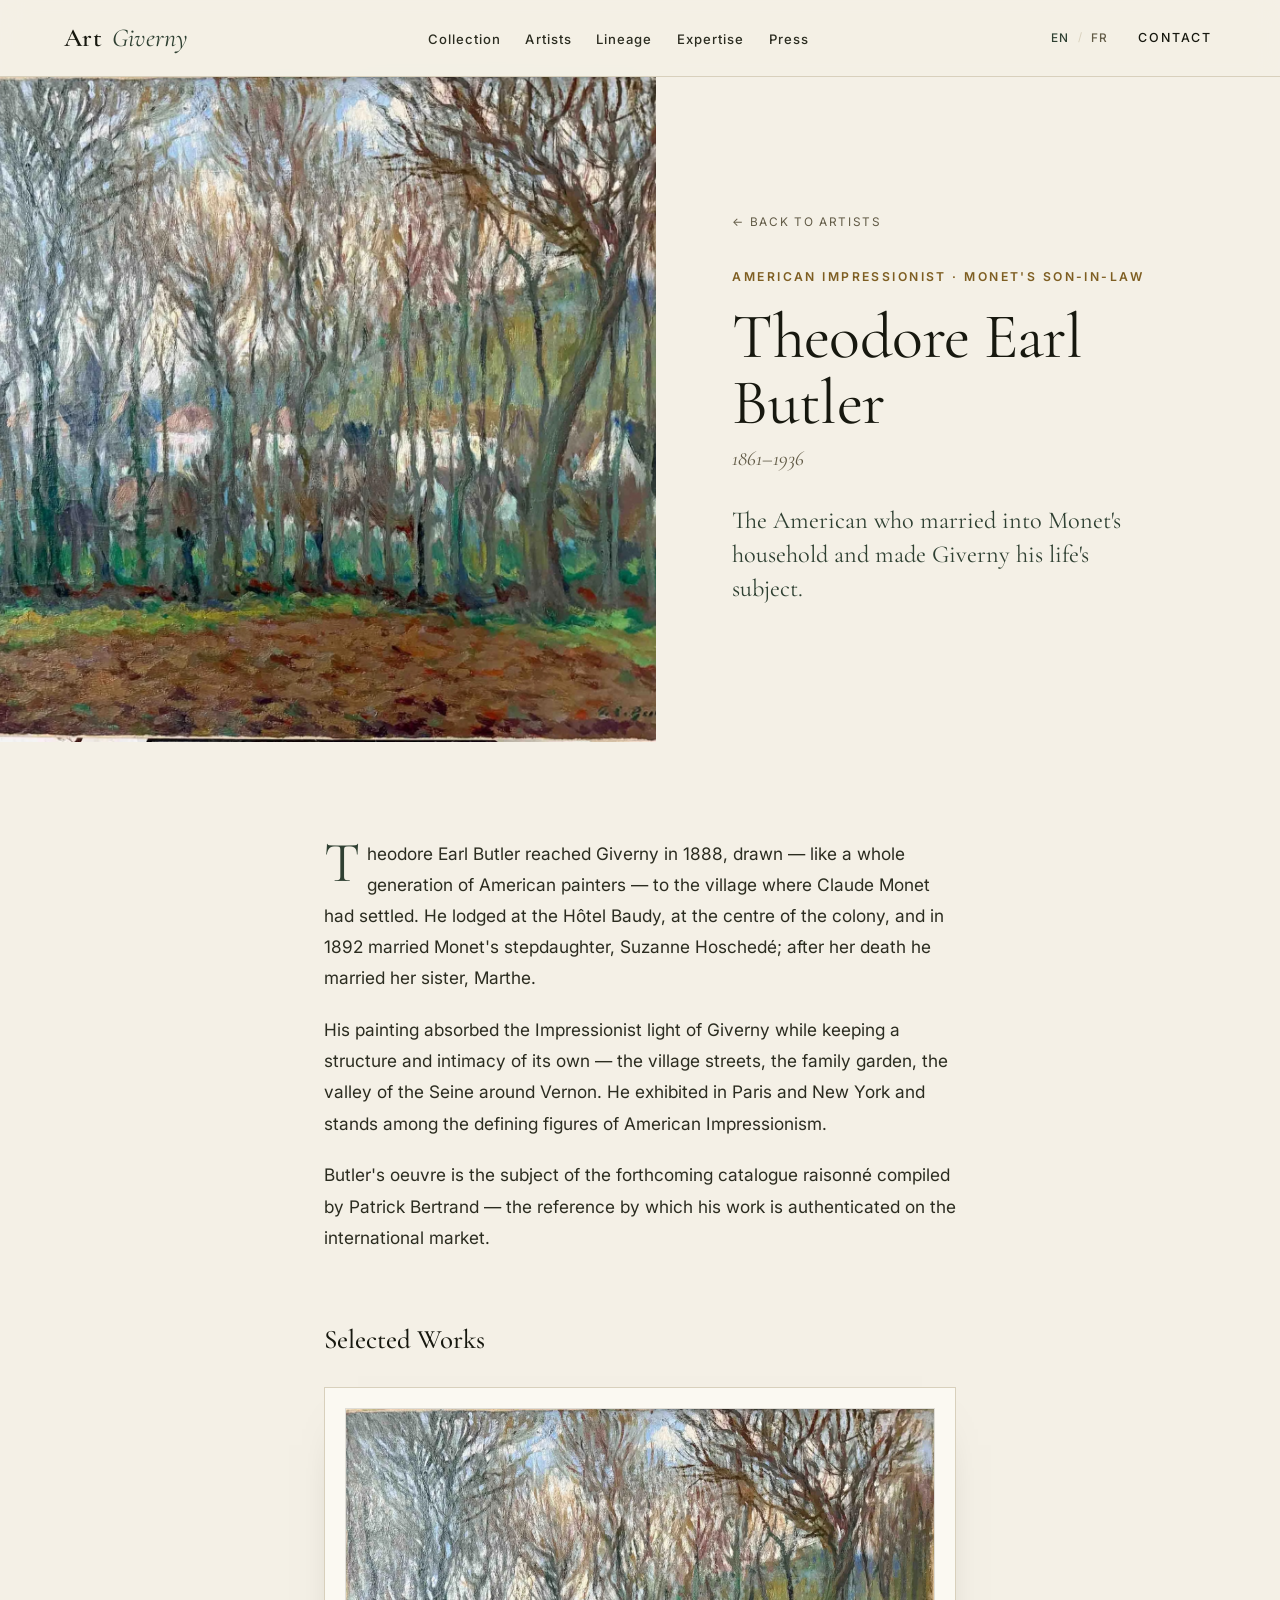
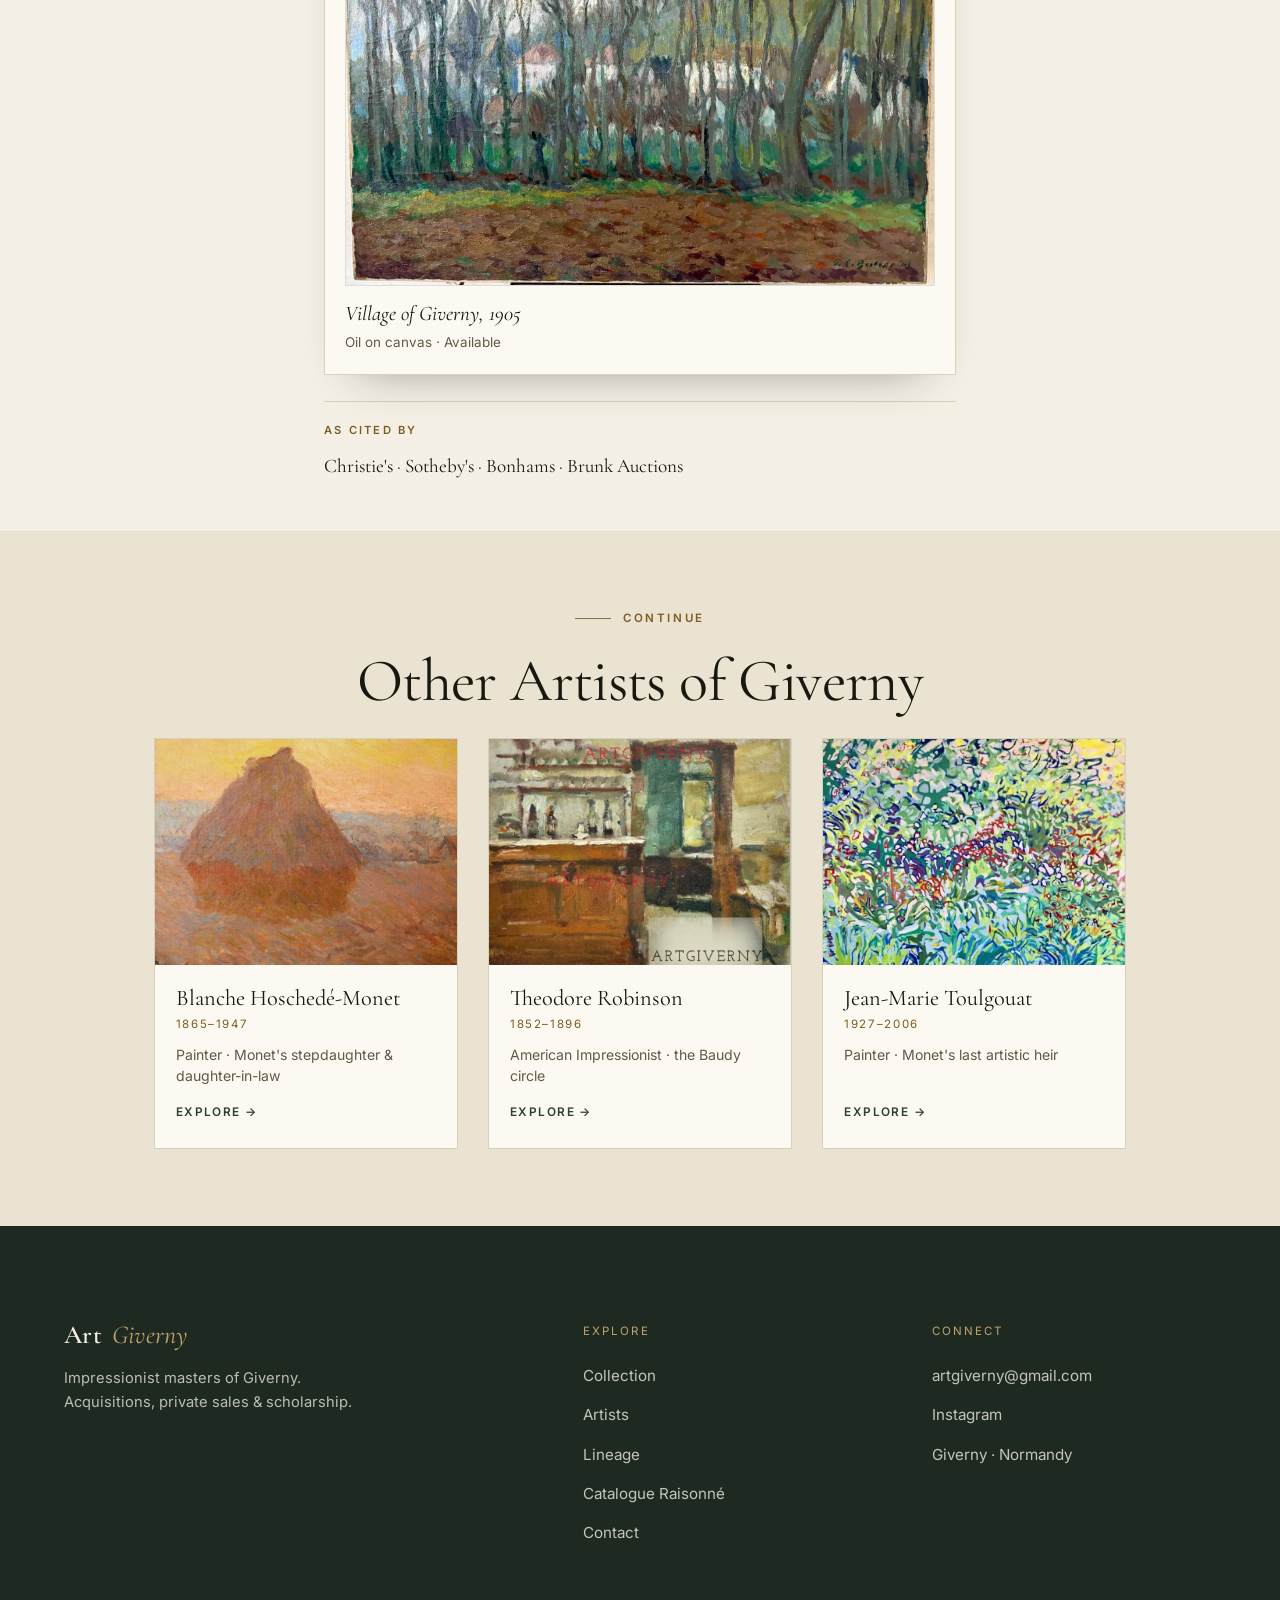
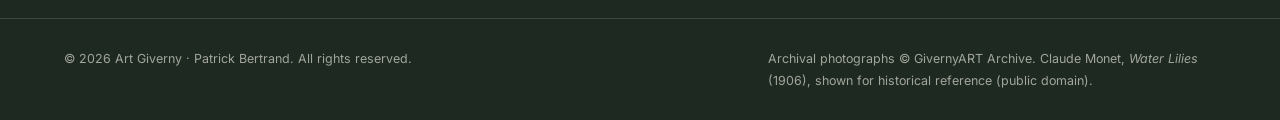
==== commit 5cdd05d4: "Set gallery contact email to artgiverny@gmail.com Co-Authored-By: Claude Opus 4.8 (1M context) <nore" ====
--- a/artist.html
+++ b/artist.html
@@ -87,7 +87,7 @@
       <nav class="footer-nav" aria-label="Connect">
         <p class="footer-nav-head" data-i18n="footer.connect">Connect</p>
         <ul>
-          <li><a href="mailto:info@artgiverny.com">info@artgiverny.com</a></li>
+          <li><a href="mailto:artgiverny@gmail.com">artgiverny@gmail.com</a></li>
           <li><a href="https://www.instagram.com/artgiverny" target="_blank" rel="noopener">Instagram</a></li>
           <li><span data-i18n="footer.location">Giverny · Normandy</span></li>
         </ul>
